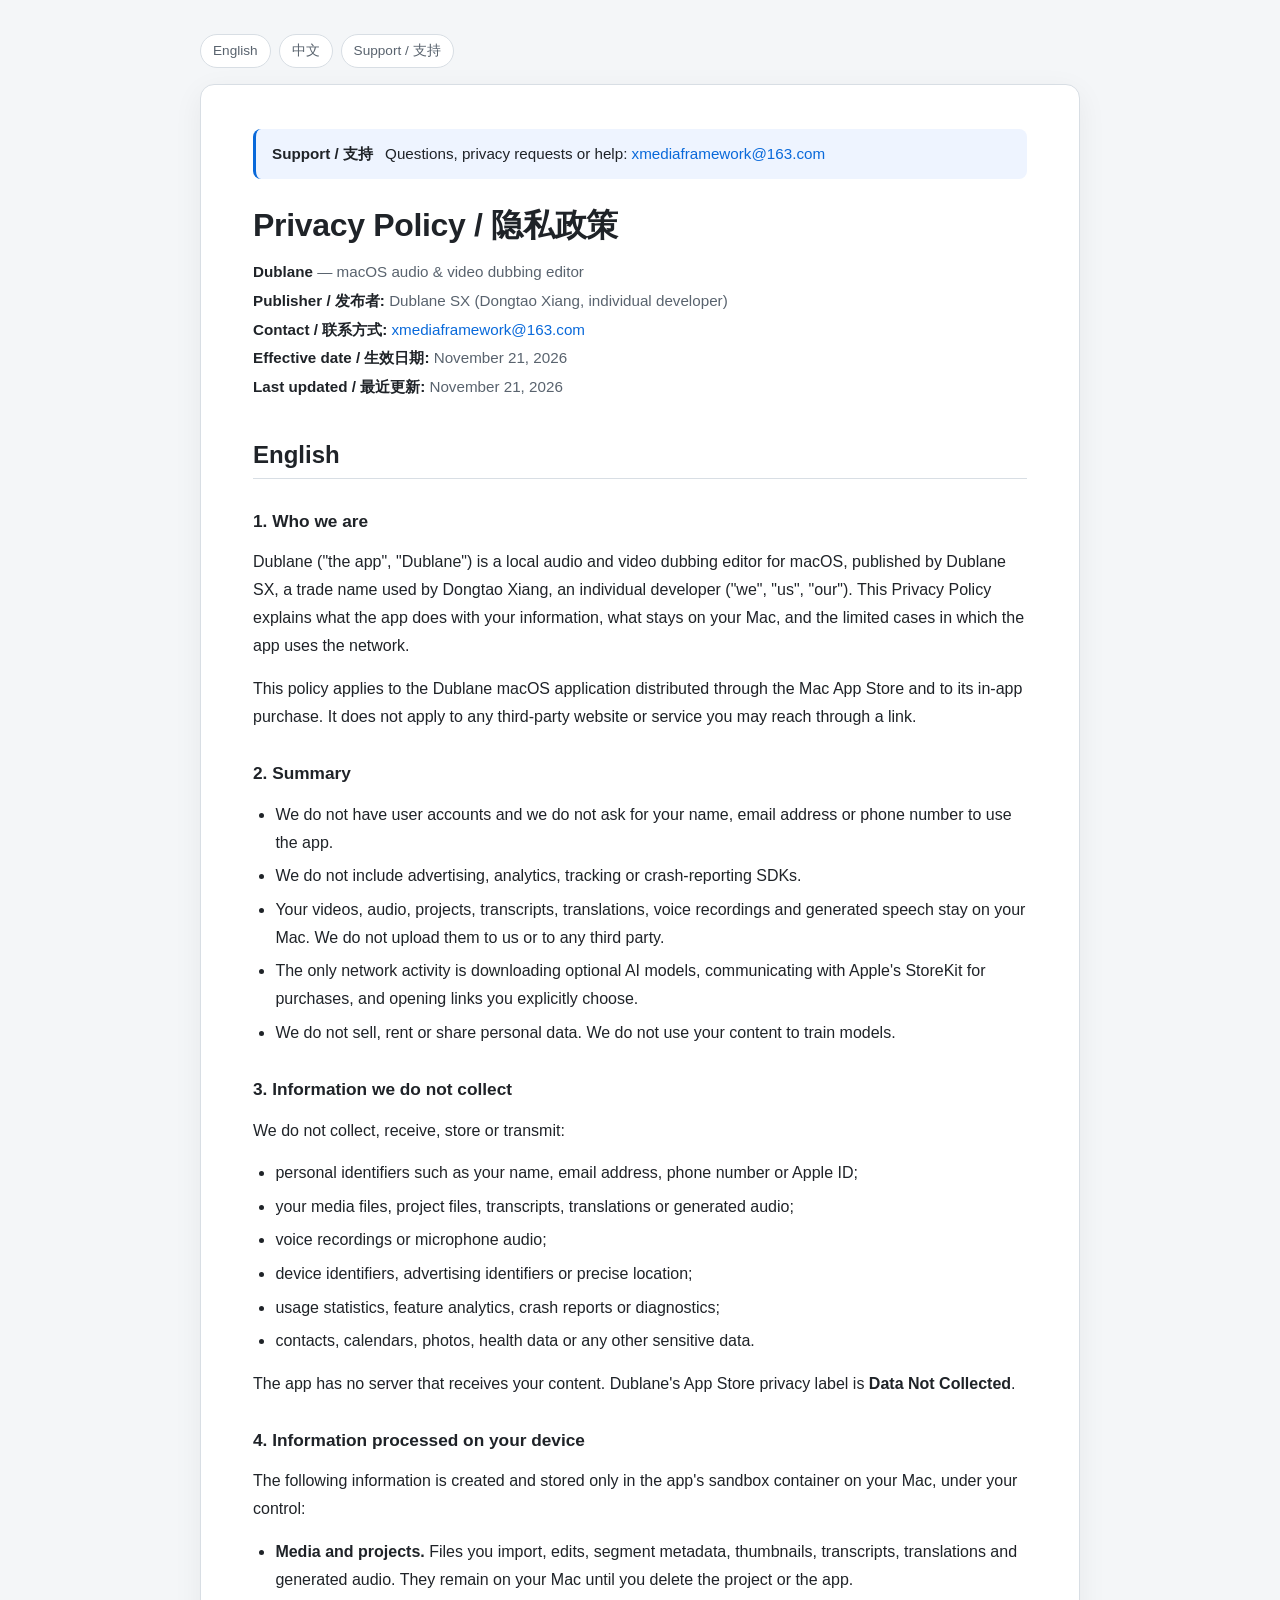
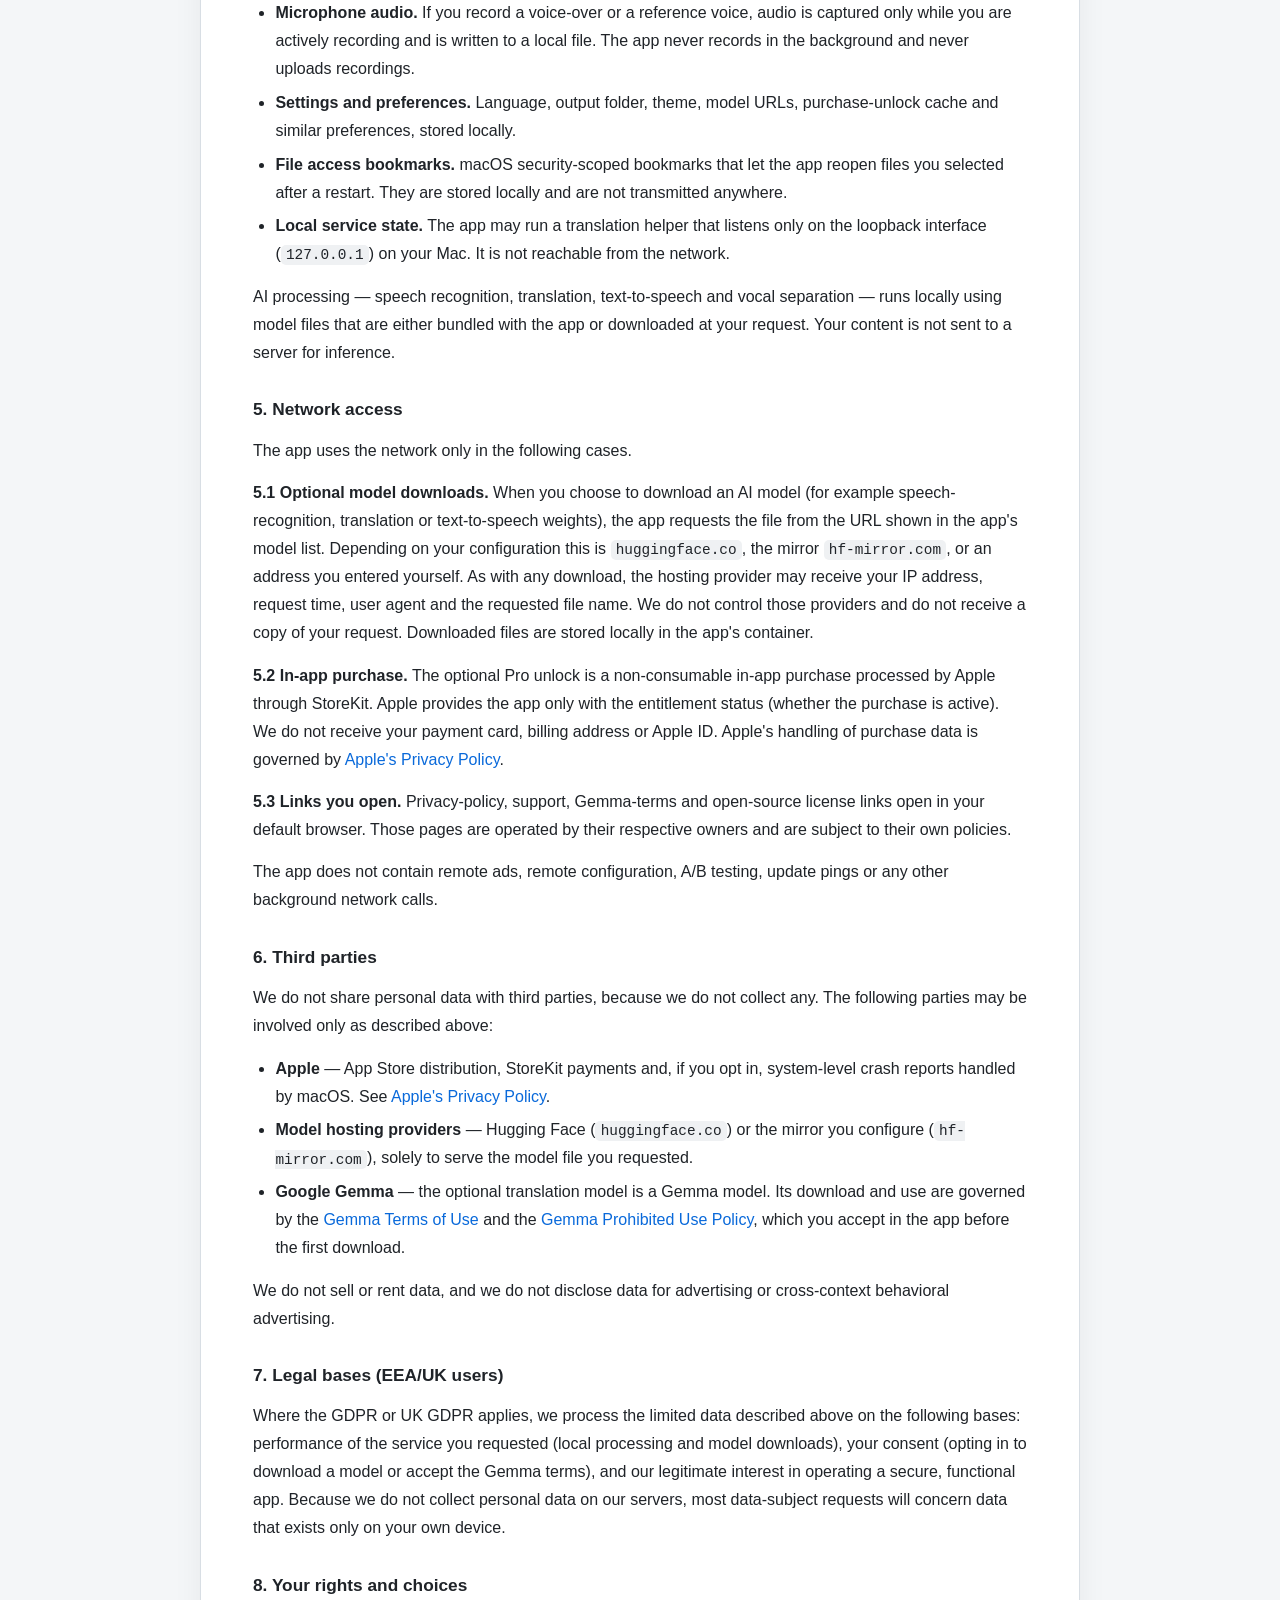
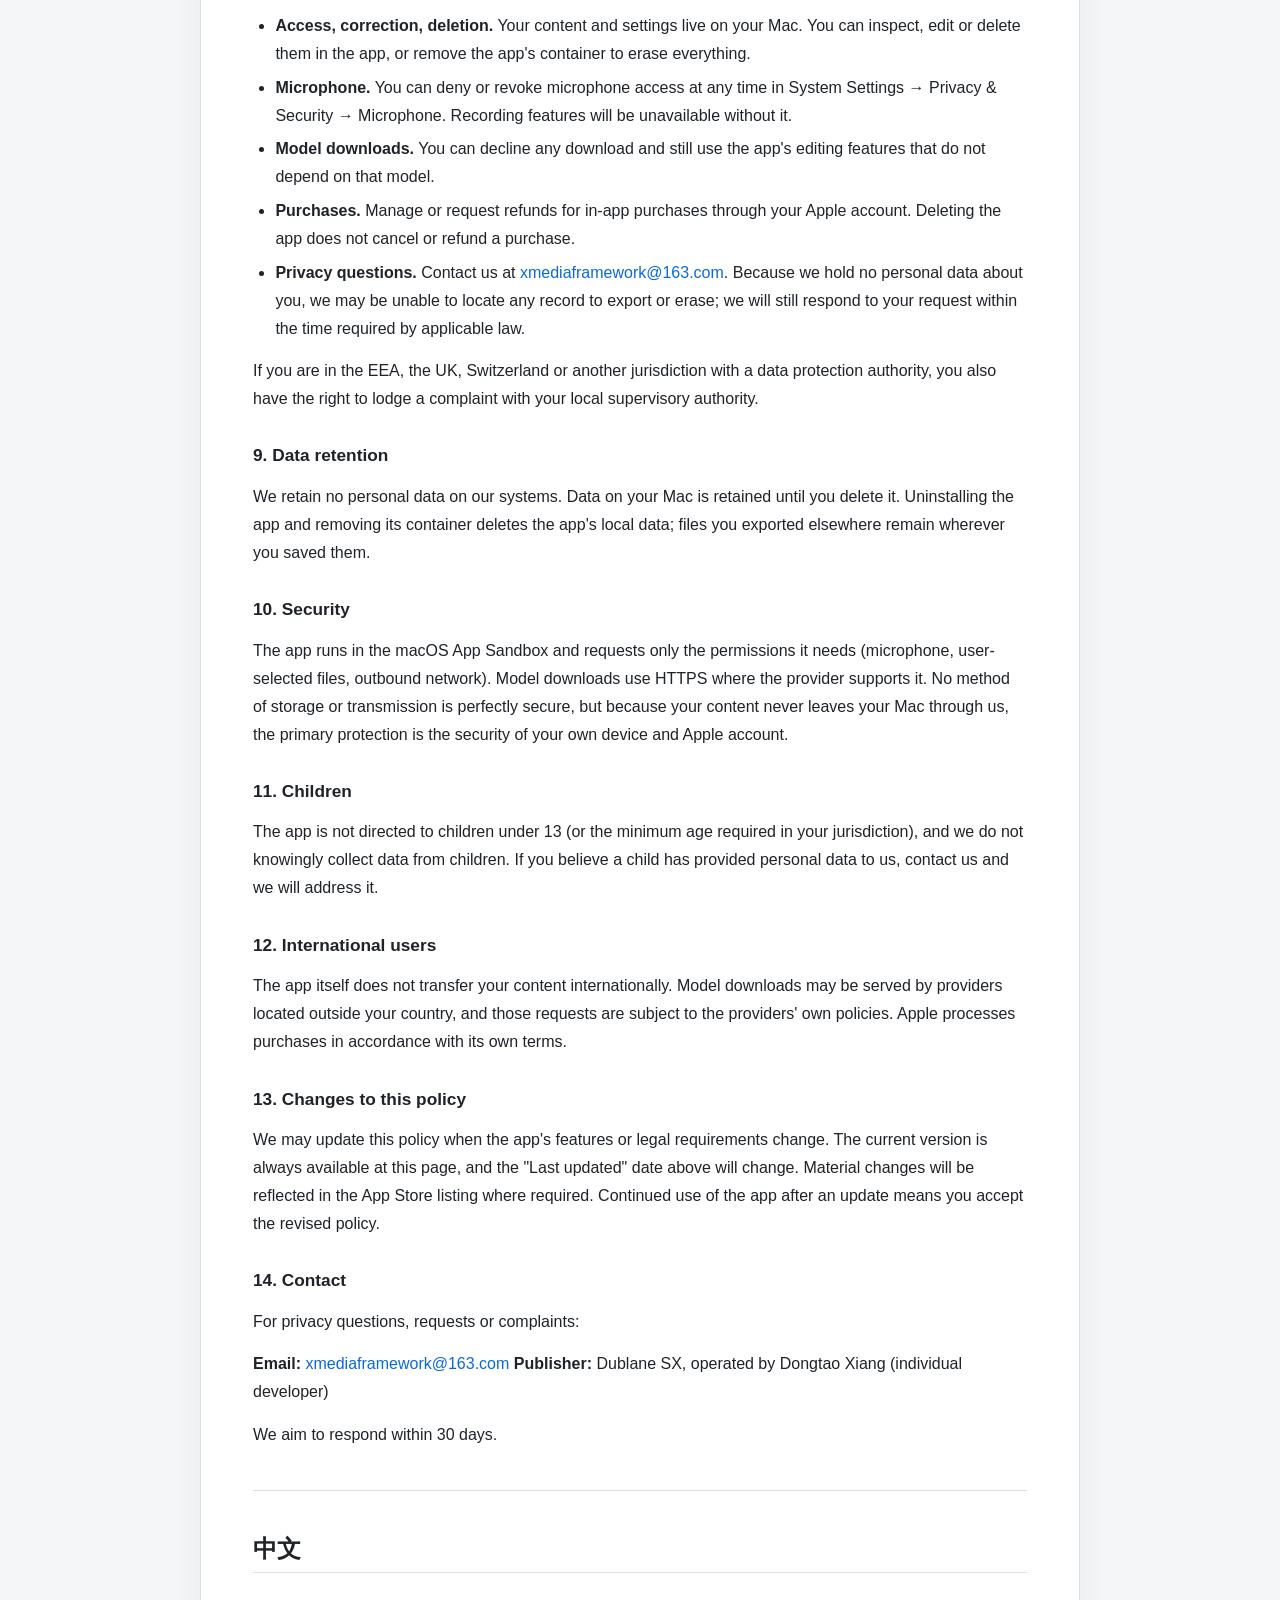
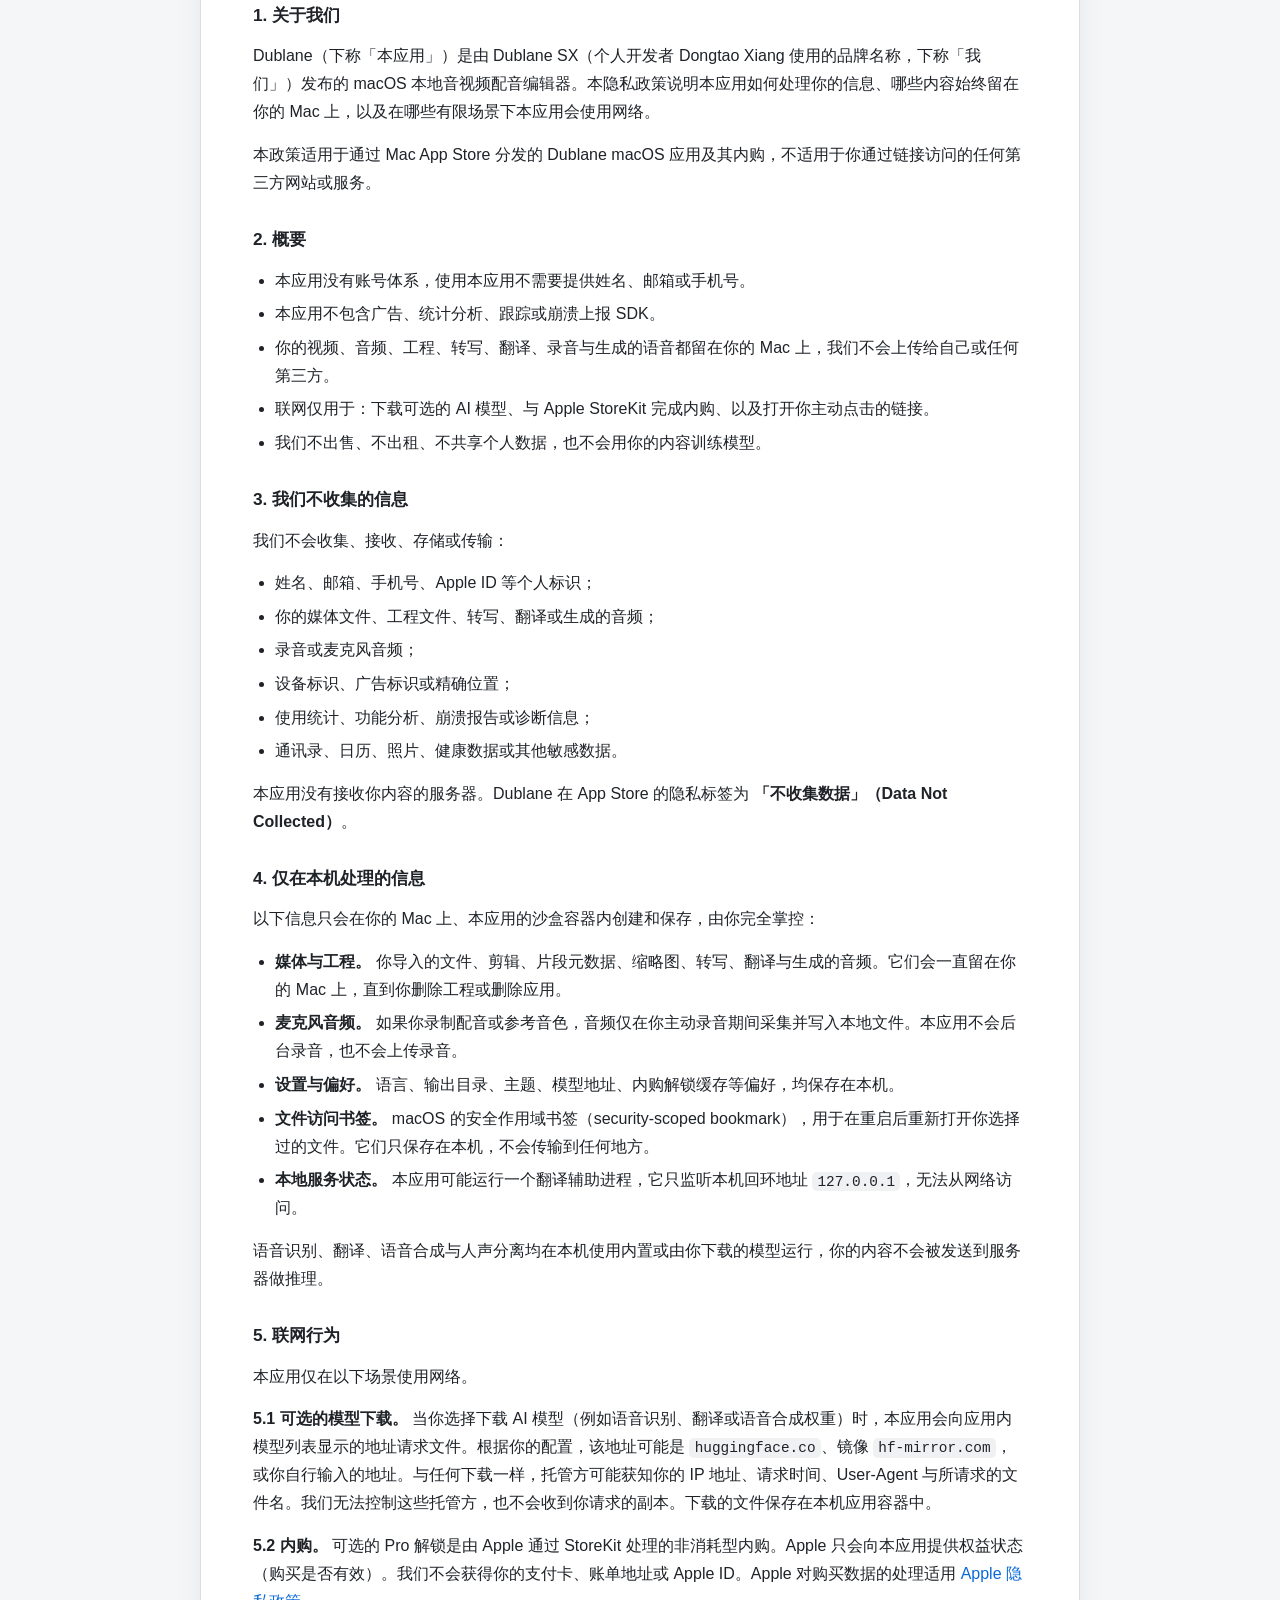
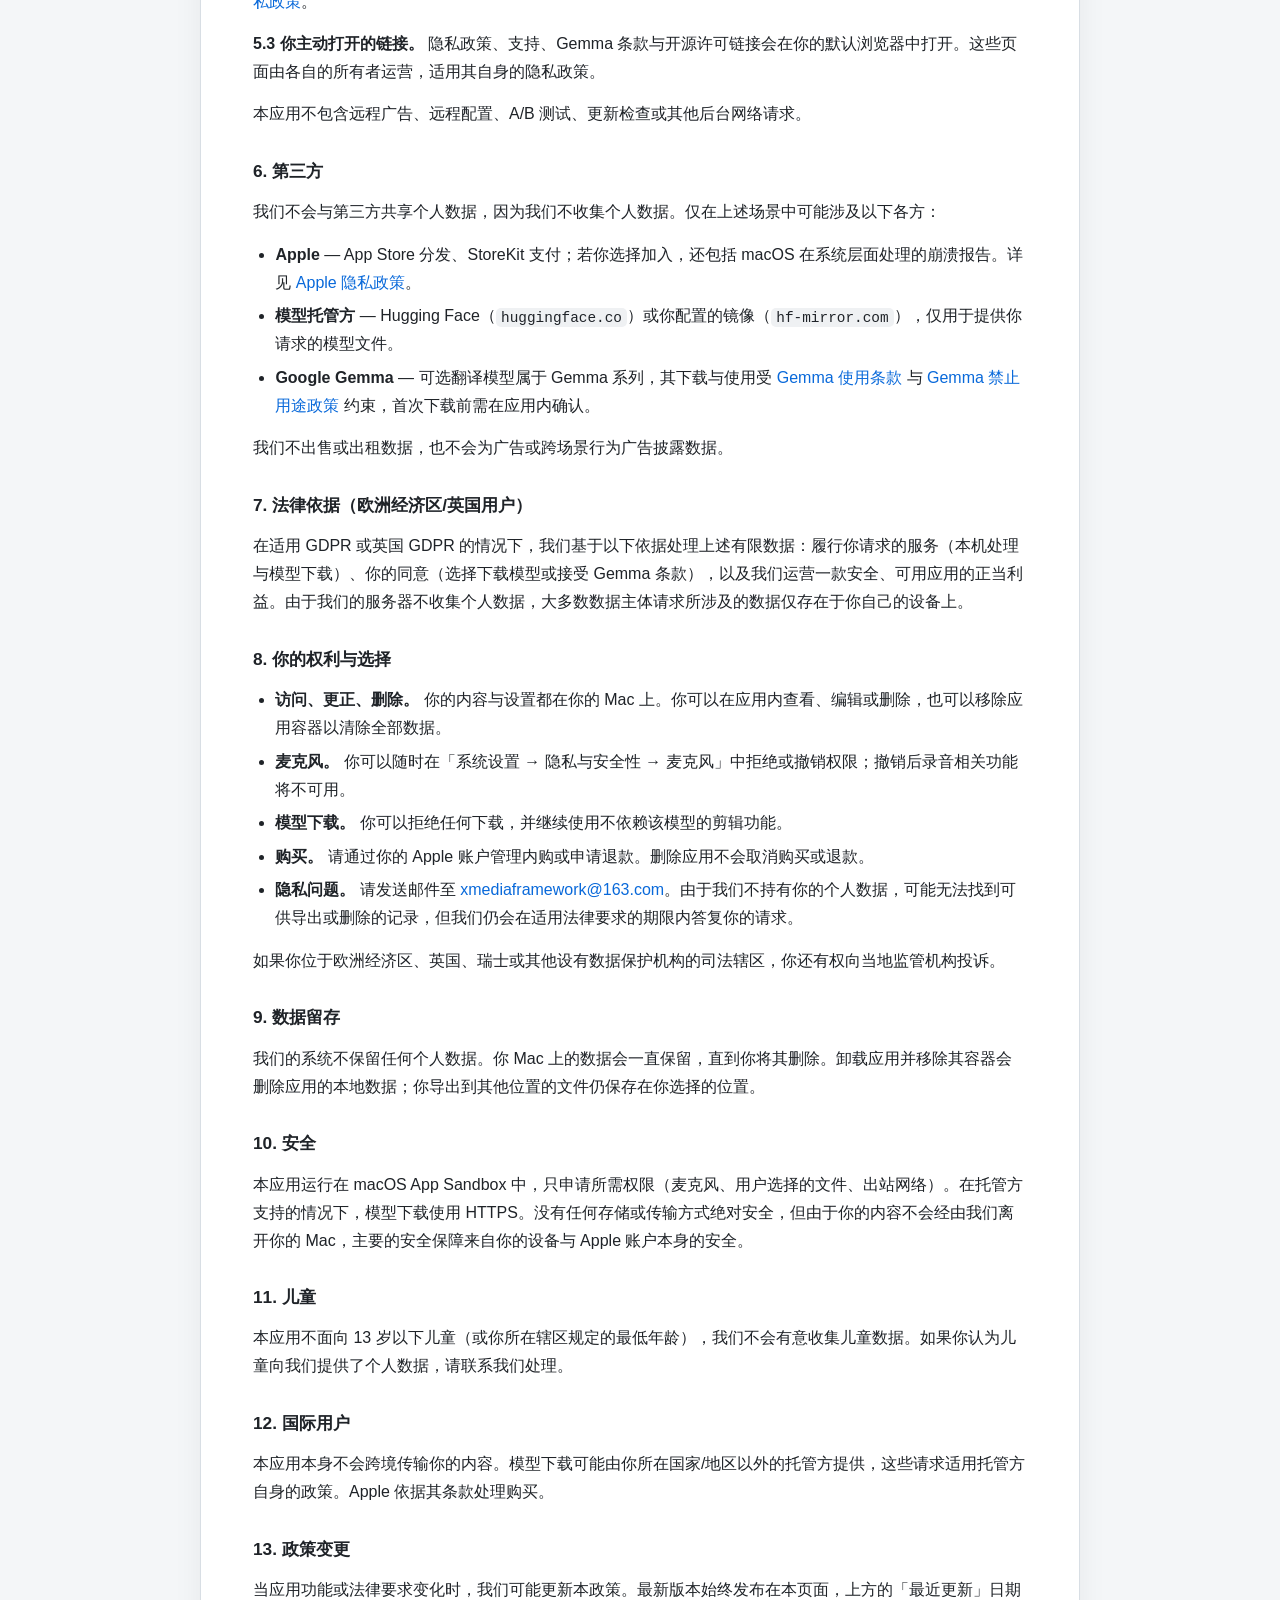
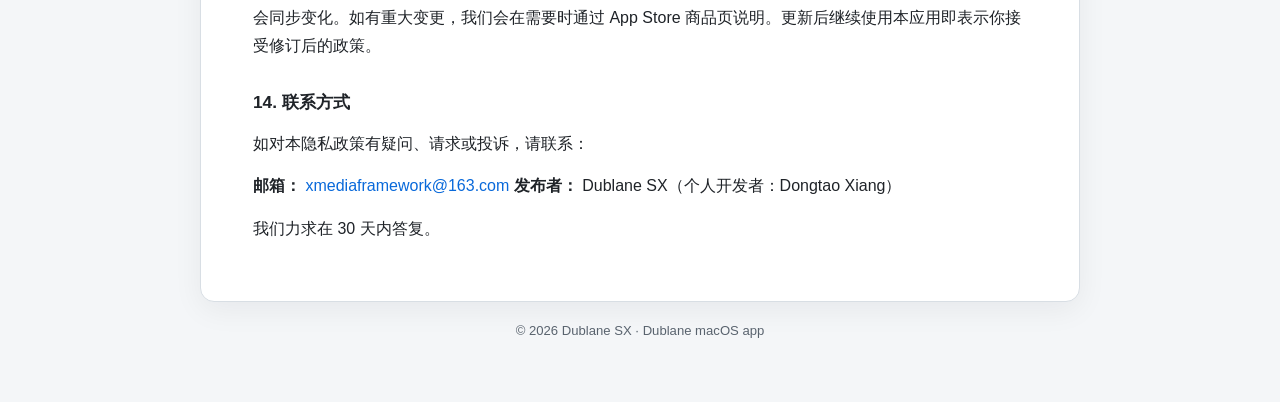
==== index.html @ 710f8cdf "publish rendered bilingual privacy policy page Replace the Markdown-in-.html source dump with a self" ====
<!DOCTYPE html>
<html lang="en">
<head>
<meta charset="utf-8">
<meta name="viewport" content="width=device-width, initial-scale=1">
<title>Privacy Policy — Dublane</title>
<meta name="description" content="Dublane privacy policy: local-only audio and video dubbing on macOS. No accounts, no tracking, no data collection.">
<meta name="robots" content="index, follow">
<style>
:root {
  color-scheme: light dark;
  --bg: #f4f6f8;
  --sheet: #ffffff;
  --fg: #1f2328;
  --muted: #59636e;
  --line: #d8dee4;
  --link: #0969da;
  --code-bg: #eff1f3;
  --accent: #0969da;
  --callout-bg: #eef4ff;
}
@media (prefers-color-scheme: dark) {
  :root {
    --bg: #0d1117;
    --sheet: #161b22;
    --fg: #e6edf3;
    --muted: #9198a1;
    --line: #30363d;
    --link: #58a6ff;
    --code-bg: #21262d;
    --accent: #58a6ff;
    --callout-bg: #12233d;
  }
}
* { box-sizing: border-box; }
html { -webkit-text-size-adjust: 100%; }
body {
  margin: 0;
  background: var(--bg);
  color: var(--fg);
  font: 16px/1.75 -apple-system, BlinkMacSystemFont, "Segoe UI", "PingFang SC",
    "Hiragino Sans GB", "Microsoft YaHei", sans-serif;
}
.page { max-width: 920px; margin: 0 auto; padding: 34px 20px 60px; }
.toc { display: flex; flex-wrap: wrap; gap: 8px; margin-bottom: 16px; }
.toc a {
  display: inline-block;
  padding: 4px 12px;
  border: 1px solid var(--line);
  border-radius: 999px;
  color: var(--muted);
  font-size: 0.85rem;
  text-decoration: none;
  background: var(--sheet);
}
.toc a:hover { color: var(--link); border-color: var(--accent); }
.sheet {
  background: var(--sheet);
  border: 1px solid var(--line);
  border-radius: 14px;
  padding: 44px 52px;
  box-shadow: 0 8px 30px rgba(15, 23, 42, 0.06);
}
h1 { font-size: 2rem; line-height: 1.25; margin: 0 0 14px; letter-spacing: -0.01em; }
h2 {
  font-size: 1.5rem;
  line-height: 1.35;
  margin: 2.4rem 0 1rem;
  padding-bottom: 0.4rem;
  border-bottom: 1px solid var(--line);
}
h3 { font-size: 1.08rem; line-height: 1.45; margin: 1.9rem 0 0.5rem; }
p { margin: 0.9em 0; }
ul { margin: 0.9em 0; padding-left: 1.4em; }
li { margin: 0.35em 0; }
a { color: var(--link); text-decoration: none; }
a:hover { text-decoration: underline; }
code {
  font-family: ui-monospace, SFMono-Regular, Menlo, Consolas, monospace;
  font-size: 0.9em;
  background: var(--code-bg);
  padding: 0.12em 0.36em;
  border-radius: 5px;
}
hr { border: 0; border-top: 1px solid var(--line); margin: 2.6rem 0; }
.meta { margin: 0 0 6px; }
.meta p { margin: 2px 0; color: var(--muted); font-size: 0.95rem; }
.meta strong { color: var(--fg); }
.callout {
  margin: 0 0 26px;
  padding: 12px 16px;
  border-left: 3px solid var(--accent);
  border-radius: 8px;
  background: var(--callout-bg);
  font-size: 0.95rem;
}
.callout strong { margin-right: 8px; }
footer {
  margin-top: 18px;
  text-align: center;
  color: var(--muted);
  font-size: 0.82rem;
}
@media (max-width: 640px) {
  .page { padding: 18px 12px 40px; }
  .sheet { padding: 26px 20px; border-radius: 10px; }
  h1 { font-size: 1.6rem; }
  h2 { font-size: 1.3rem; }
}
@media print {
  body { background: #fff; }
  .toc { display: none; }
  .sheet {
    border: 0;
    box-shadow: none;
    padding: 0;
    border-radius: 0;
  }
  a { color: inherit; text-decoration: underline; }
  h2, h3 { break-after: avoid; }
}
</style>
</head>
<body>
<main class="page">
  <nav class="toc" aria-label="Sections">
    <a href="#english">English</a>
    <a href="#chinese">中文</a>
    <a href="#support">Support / 支持</a>
  </nav>
  <article class="sheet">
    <div class="callout" id="support">
      <strong>Support / 支持</strong>
      Questions, privacy requests or help:
      <a href="mailto:xmediaframework@163.com">xmediaframework@163.com</a>
    </div>
<h1>Privacy Policy / 隐私政策</h1>
<div class="meta">
<p><strong>Dublane</strong> — macOS audio &amp; video dubbing editor</p>
<p><strong>Publisher / 发布者:</strong> Dublane SX (Dongtao Xiang, individual developer)</p>
<p><strong>Contact / 联系方式:</strong> <a href="mailto:xmediaframework@163.com">xmediaframework@163.com</a></p>
<p><strong>Effective date / 生效日期:</strong> November 21, 2026</p>
<p><strong>Last updated / 最近更新:</strong> November 21, 2026</p>
</div>
<section lang="en"><h2 id="english">English</h2>
<h3>1. Who we are</h3>
<p>Dublane ("the app", "Dublane") is a local audio and video dubbing editor for macOS, published by Dublane SX, a trade name used by Dongtao Xiang, an individual developer ("we", "us", "our"). This Privacy Policy explains what the app does with your information, what stays on your Mac, and the limited cases in which the app uses the network.</p>
<p>This policy applies to the Dublane macOS application distributed through the Mac App Store and to its in-app purchase. It does not apply to any third-party website or service you may reach through a link.</p>
<h3>2. Summary</h3>
<ul><li>We do not have user accounts and we do not ask for your name, email address or phone number to use the app.</li><li>We do not include advertising, analytics, tracking or crash-reporting SDKs.</li><li>Your videos, audio, projects, transcripts, translations, voice recordings and generated speech stay on your Mac. We do not upload them to us or to any third party.</li><li>The only network activity is downloading optional AI models, communicating with Apple's StoreKit for purchases, and opening links you explicitly choose.</li><li>We do not sell, rent or share personal data. We do not use your content to train models.</li></ul>
<h3>3. Information we do not collect</h3>
<p>We do not collect, receive, store or transmit:</p>
<ul><li>personal identifiers such as your name, email address, phone number or Apple ID;</li><li>your media files, project files, transcripts, translations or generated audio;</li><li>voice recordings or microphone audio;</li><li>device identifiers, advertising identifiers or precise location;</li><li>usage statistics, feature analytics, crash reports or diagnostics;</li><li>contacts, calendars, photos, health data or any other sensitive data.</li></ul>
<p>The app has no server that receives your content. Dublane's App Store privacy label is <strong>Data Not Collected</strong>.</p>
<h3>4. Information processed on your device</h3>
<p>The following information is created and stored only in the app's sandbox container on your Mac, under your control:</p>
<ul><li><strong>Media and projects.</strong> Files you import, edits, segment metadata, thumbnails, transcripts, translations and generated audio. They remain on your Mac until you delete the project or the app.</li><li><strong>Microphone audio.</strong> If you record a voice-over or a reference voice, audio is captured only while you are actively recording and is written to a local file. The app never records in the background and never uploads recordings.</li><li><strong>Settings and preferences.</strong> Language, output folder, theme, model URLs, purchase-unlock cache and similar preferences, stored locally.</li><li><strong>File access bookmarks.</strong> macOS security-scoped bookmarks that let the app reopen files you selected after a restart. They are stored locally and are not transmitted anywhere.</li><li><strong>Local service state.</strong> The app may run a translation helper that listens only on the loopback interface (<code>127.0.0.1</code>) on your Mac. It is not reachable from the network.</li></ul>
<p>AI processing — speech recognition, translation, text-to-speech and vocal separation — runs locally using model files that are either bundled with the app or downloaded at your request. Your content is not sent to a server for inference.</p>
<h3>5. Network access</h3>
<p>The app uses the network only in the following cases.</p>
<p><strong>5.1 Optional model downloads.</strong> When you choose to download an AI model (for example speech-recognition, translation or text-to-speech weights), the app requests the file from the URL shown in the app's model list. Depending on your configuration this is <code>huggingface.co</code>, the mirror <code>hf-mirror.com</code>, or an address you entered yourself. As with any download, the hosting provider may receive your IP address, request time, user agent and the requested file name. We do not control those providers and do not receive a copy of your request. Downloaded files are stored locally in the app's container.</p>
<p><strong>5.2 In-app purchase.</strong> The optional Pro unlock is a non-consumable in-app purchase processed by Apple through StoreKit. Apple provides the app only with the entitlement status (whether the purchase is active). We do not receive your payment card, billing address or Apple ID. Apple's handling of purchase data is governed by <a href="https://www.apple.com/legal/privacy/">Apple's Privacy Policy</a>.</p>
<p><strong>5.3 Links you open.</strong> Privacy-policy, support, Gemma-terms and open-source license links open in your default browser. Those pages are operated by their respective owners and are subject to their own policies.</p>
<p>The app does not contain remote ads, remote configuration, A/B testing, update pings or any other background network calls.</p>
<h3>6. Third parties</h3>
<p>We do not share personal data with third parties, because we do not collect any. The following parties may be involved only as described above:</p>
<ul><li><strong>Apple</strong> — App Store distribution, StoreKit payments and, if you opt in, system-level crash reports handled by macOS. See <a href="https://www.apple.com/legal/privacy/">Apple's Privacy Policy</a>.</li><li><strong>Model hosting providers</strong> — Hugging Face (<code>huggingface.co</code>) or the mirror you configure (<code>hf-mirror.com</code>), solely to serve the model file you requested.</li><li><strong>Google Gemma</strong> — the optional translation model is a Gemma model. Its download and use are governed by the <a href="https://ai.google.dev/gemma/terms">Gemma Terms of Use</a> and the <a href="https://ai.google.dev/gemma/prohibited_use_policy">Gemma Prohibited Use Policy</a>, which you accept in the app before the first download.</li></ul>
<p>We do not sell or rent data, and we do not disclose data for advertising or cross-context behavioral advertising.</p>
<h3>7. Legal bases (EEA/UK users)</h3>
<p>Where the GDPR or UK GDPR applies, we process the limited data described above on the following bases: performance of the service you requested (local processing and model downloads), your consent (opting in to download a model or accept the Gemma terms), and our legitimate interest in operating a secure, functional app. Because we do not collect personal data on our servers, most data-subject requests will concern data that exists only on your own device.</p>
<h3>8. Your rights and choices</h3>
<ul><li><strong>Access, correction, deletion.</strong> Your content and settings live on your Mac. You can inspect, edit or delete them in the app, or remove the app's container to erase everything.</li><li><strong>Microphone.</strong> You can deny or revoke microphone access at any time in System Settings → Privacy &amp; Security → Microphone. Recording features will be unavailable without it.</li><li><strong>Model downloads.</strong> You can decline any download and still use the app's editing features that do not depend on that model.</li><li><strong>Purchases.</strong> Manage or request refunds for in-app purchases through your Apple account. Deleting the app does not cancel or refund a purchase.</li><li><strong>Privacy questions.</strong> Contact us at <a href="mailto:xmediaframework@163.com">xmediaframework@163.com</a>. Because we hold no personal data about you, we may be unable to locate any record to export or erase; we will still respond to your request within the time required by applicable law.</li></ul>
<p>If you are in the EEA, the UK, Switzerland or another jurisdiction with a data protection authority, you also have the right to lodge a complaint with your local supervisory authority.</p>
<h3>9. Data retention</h3>
<p>We retain no personal data on our systems. Data on your Mac is retained until you delete it. Uninstalling the app and removing its container deletes the app's local data; files you exported elsewhere remain wherever you saved them.</p>
<h3>10. Security</h3>
<p>The app runs in the macOS App Sandbox and requests only the permissions it needs (microphone, user-selected files, outbound network). Model downloads use HTTPS where the provider supports it. No method of storage or transmission is perfectly secure, but because your content never leaves your Mac through us, the primary protection is the security of your own device and Apple account.</p>
<h3>11. Children</h3>
<p>The app is not directed to children under 13 (or the minimum age required in your jurisdiction), and we do not knowingly collect data from children. If you believe a child has provided personal data to us, contact us and we will address it.</p>
<h3>12. International users</h3>
<p>The app itself does not transfer your content internationally. Model downloads may be served by providers located outside your country, and those requests are subject to the providers' own policies. Apple processes purchases in accordance with its own terms.</p>
<h3>13. Changes to this policy</h3>
<p>We may update this policy when the app's features or legal requirements change. The current version is always available at this page, and the "Last updated" date above will change. Material changes will be reflected in the App Store listing where required. Continued use of the app after an update means you accept the revised policy.</p>
<h3>14. Contact</h3>
<p>For privacy questions, requests or complaints:</p>
<p><strong>Email:</strong> <a href="mailto:xmediaframework@163.com">xmediaframework@163.com</a> <strong>Publisher:</strong> Dublane SX, operated by Dongtao Xiang (individual developer)</p>
<p>We aim to respond within 30 days.</p>
<hr>
</section><section lang="zh-CN"><h2 id="chinese">中文</h2>
<h3>1. 关于我们</h3>
<p>Dublane（下称「本应用」）是由 Dublane SX（个人开发者 Dongtao Xiang 使用的品牌名称，下称「我们」）发布的 macOS 本地音视频配音编辑器。本隐私政策说明本应用如何处理你的信息、哪些内容始终留在你的 Mac 上，以及在哪些有限场景下本应用会使用网络。</p>
<p>本政策适用于通过 Mac App Store 分发的 Dublane macOS 应用及其内购，不适用于你通过链接访问的任何第三方网站或服务。</p>
<h3>2. 概要</h3>
<ul><li>本应用没有账号体系，使用本应用不需要提供姓名、邮箱或手机号。</li><li>本应用不包含广告、统计分析、跟踪或崩溃上报 SDK。</li><li>你的视频、音频、工程、转写、翻译、录音与生成的语音都留在你的 Mac 上，我们不会上传给自己或任何第三方。</li><li>联网仅用于：下载可选的 AI 模型、与 Apple StoreKit 完成内购、以及打开你主动点击的链接。</li><li>我们不出售、不出租、不共享个人数据，也不会用你的内容训练模型。</li></ul>
<h3>3. 我们不收集的信息</h3>
<p>我们不会收集、接收、存储或传输：</p>
<ul><li>姓名、邮箱、手机号、Apple ID 等个人标识；</li><li>你的媒体文件、工程文件、转写、翻译或生成的音频；</li><li>录音或麦克风音频；</li><li>设备标识、广告标识或精确位置；</li><li>使用统计、功能分析、崩溃报告或诊断信息；</li><li>通讯录、日历、照片、健康数据或其他敏感数据。</li></ul>
<p>本应用没有接收你内容的服务器。Dublane 在 App Store 的隐私标签为 <strong>「不收集数据」（Data Not Collected）</strong>。</p>
<h3>4. 仅在本机处理的信息</h3>
<p>以下信息只会在你的 Mac 上、本应用的沙盒容器内创建和保存，由你完全掌控：</p>
<ul><li><strong>媒体与工程。</strong> 你导入的文件、剪辑、片段元数据、缩略图、转写、翻译与生成的音频。它们会一直留在你的 Mac 上，直到你删除工程或删除应用。</li><li><strong>麦克风音频。</strong> 如果你录制配音或参考音色，音频仅在你主动录音期间采集并写入本地文件。本应用不会后台录音，也不会上传录音。</li><li><strong>设置与偏好。</strong> 语言、输出目录、主题、模型地址、内购解锁缓存等偏好，均保存在本机。</li><li><strong>文件访问书签。</strong> macOS 的安全作用域书签（security-scoped bookmark），用于在重启后重新打开你选择过的文件。它们只保存在本机，不会传输到任何地方。</li><li><strong>本地服务状态。</strong> 本应用可能运行一个翻译辅助进程，它只监听本机回环地址 <code>127.0.0.1</code>，无法从网络访问。</li></ul>
<p>语音识别、翻译、语音合成与人声分离均在本机使用内置或由你下载的模型运行，你的内容不会被发送到服务器做推理。</p>
<h3>5. 联网行为</h3>
<p>本应用仅在以下场景使用网络。</p>
<p><strong>5.1 可选的模型下载。</strong> 当你选择下载 AI 模型（例如语音识别、翻译或语音合成权重）时，本应用会向应用内模型列表显示的地址请求文件。根据你的配置，该地址可能是 <code>huggingface.co</code>、镜像 <code>hf-mirror.com</code>，或你自行输入的地址。与任何下载一样，托管方可能获知你的 IP 地址、请求时间、User-Agent 与所请求的文件名。我们无法控制这些托管方，也不会收到你请求的副本。下载的文件保存在本机应用容器中。</p>
<p><strong>5.2 内购。</strong> 可选的 Pro 解锁是由 Apple 通过 StoreKit 处理的非消耗型内购。Apple 只会向本应用提供权益状态（购买是否有效）。我们不会获得你的支付卡、账单地址或 Apple ID。Apple 对购买数据的处理适用 <a href="https://www.apple.com/legal/privacy/">Apple 隐私政策</a>。</p>
<p><strong>5.3 你主动打开的链接。</strong> 隐私政策、支持、Gemma 条款与开源许可链接会在你的默认浏览器中打开。这些页面由各自的所有者运营，适用其自身的隐私政策。</p>
<p>本应用不包含远程广告、远程配置、A/B 测试、更新检查或其他后台网络请求。</p>
<h3>6. 第三方</h3>
<p>我们不会与第三方共享个人数据，因为我们不收集个人数据。仅在上述场景中可能涉及以下各方：</p>
<ul><li><strong>Apple</strong> — App Store 分发、StoreKit 支付；若你选择加入，还包括 macOS 在系统层面处理的崩溃报告。详见 <a href="https://www.apple.com/legal/privacy/">Apple 隐私政策</a>。</li><li><strong>模型托管方</strong> — Hugging Face（<code>huggingface.co</code>）或你配置的镜像（<code>hf-mirror.com</code>），仅用于提供你请求的模型文件。</li><li><strong>Google Gemma</strong> — 可选翻译模型属于 Gemma 系列，其下载与使用受 <a href="https://ai.google.dev/gemma/terms">Gemma 使用条款</a> 与 <a href="https://ai.google.dev/gemma/prohibited_use_policy">Gemma 禁止用途政策</a> 约束，首次下载前需在应用内确认。</li></ul>
<p>我们不出售或出租数据，也不会为广告或跨场景行为广告披露数据。</p>
<h3>7. 法律依据（欧洲经济区/英国用户）</h3>
<p>在适用 GDPR 或英国 GDPR 的情况下，我们基于以下依据处理上述有限数据：履行你请求的服务（本机处理与模型下载）、你的同意（选择下载模型或接受 Gemma 条款），以及我们运营一款安全、可用应用的正当利益。由于我们的服务器不收集个人数据，大多数数据主体请求所涉及的数据仅存在于你自己的设备上。</p>
<h3>8. 你的权利与选择</h3>
<ul><li><strong>访问、更正、删除。</strong> 你的内容与设置都在你的 Mac 上。你可以在应用内查看、编辑或删除，也可以移除应用容器以清除全部数据。</li><li><strong>麦克风。</strong> 你可以随时在「系统设置 → 隐私与安全性 → 麦克风」中拒绝或撤销权限；撤销后录音相关功能将不可用。</li><li><strong>模型下载。</strong> 你可以拒绝任何下载，并继续使用不依赖该模型的剪辑功能。</li><li><strong>购买。</strong> 请通过你的 Apple 账户管理内购或申请退款。删除应用不会取消购买或退款。</li><li><strong>隐私问题。</strong> 请发送邮件至 <a href="mailto:xmediaframework@163.com">xmediaframework@163.com</a>。由于我们不持有你的个人数据，可能无法找到可供导出或删除的记录，但我们仍会在适用法律要求的期限内答复你的请求。</li></ul>
<p>如果你位于欧洲经济区、英国、瑞士或其他设有数据保护机构的司法辖区，你还有权向当地监管机构投诉。</p>
<h3>9. 数据留存</h3>
<p>我们的系统不保留任何个人数据。你 Mac 上的数据会一直保留，直到你将其删除。卸载应用并移除其容器会删除应用的本地数据；你导出到其他位置的文件仍保存在你选择的位置。</p>
<h3>10. 安全</h3>
<p>本应用运行在 macOS App Sandbox 中，只申请所需权限（麦克风、用户选择的文件、出站网络）。在托管方支持的情况下，模型下载使用 HTTPS。没有任何存储或传输方式绝对安全，但由于你的内容不会经由我们离开你的 Mac，主要的安全保障来自你的设备与 Apple 账户本身的安全。</p>
<h3>11. 儿童</h3>
<p>本应用不面向 13 岁以下儿童（或你所在辖区规定的最低年龄），我们不会有意收集儿童数据。如果你认为儿童向我们提供了个人数据，请联系我们处理。</p>
<h3>12. 国际用户</h3>
<p>本应用本身不会跨境传输你的内容。模型下载可能由你所在国家/地区以外的托管方提供，这些请求适用托管方自身的政策。Apple 依据其条款处理购买。</p>
<h3>13. 政策变更</h3>
<p>当应用功能或法律要求变化时，我们可能更新本政策。最新版本始终发布在本页面，上方的「最近更新」日期会同步变化。如有重大变更，我们会在需要时通过 App Store 商品页说明。更新后继续使用本应用即表示你接受修订后的政策。</p>
<h3>14. 联系方式</h3>
<p>如对本隐私政策有疑问、请求或投诉，请联系：</p>
<p><strong>邮箱：</strong> <a href="mailto:xmediaframework@163.com">xmediaframework@163.com</a> <strong>发布者：</strong> Dublane SX（个人开发者：Dongtao Xiang）</p>
<p>我们力求在 30 天内答复。</p></section>
  </article>
  <footer>© 2026 Dublane SX · Dublane macOS app</footer>
</main>
</body>
</html>
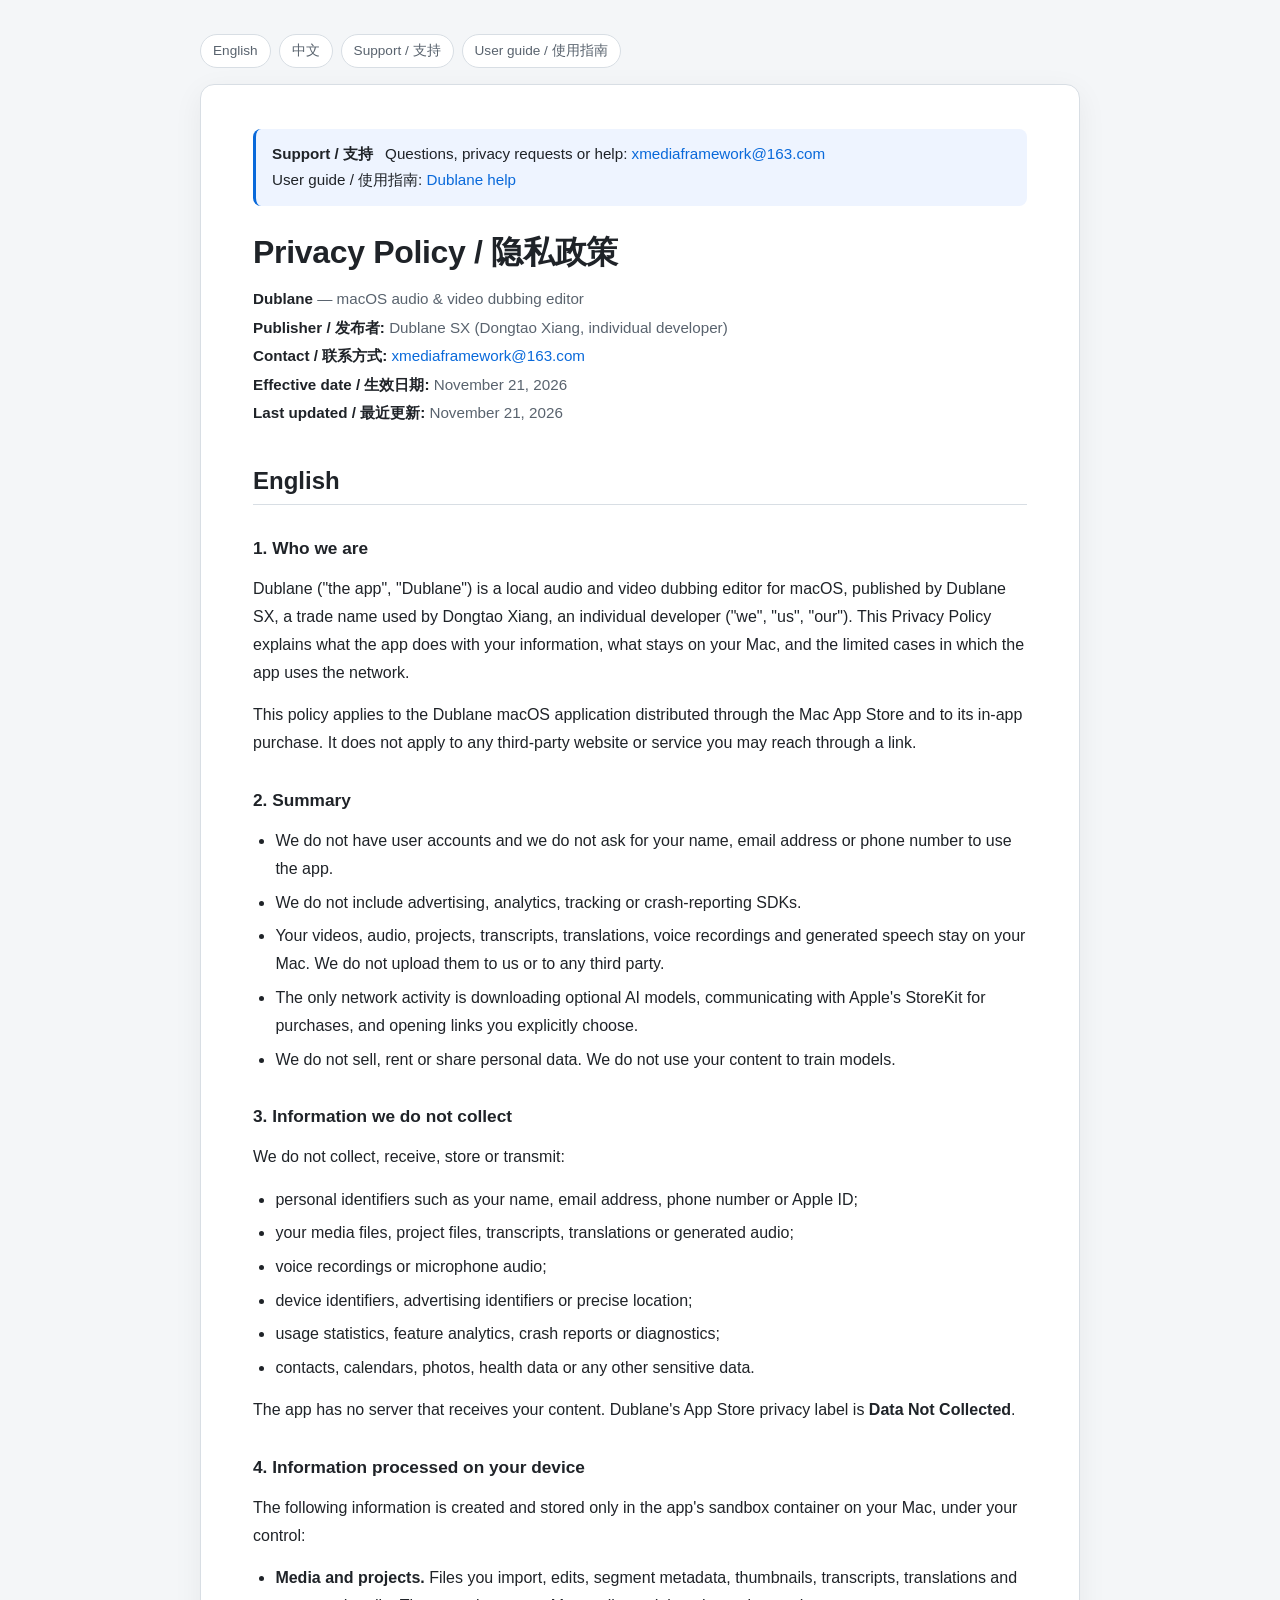
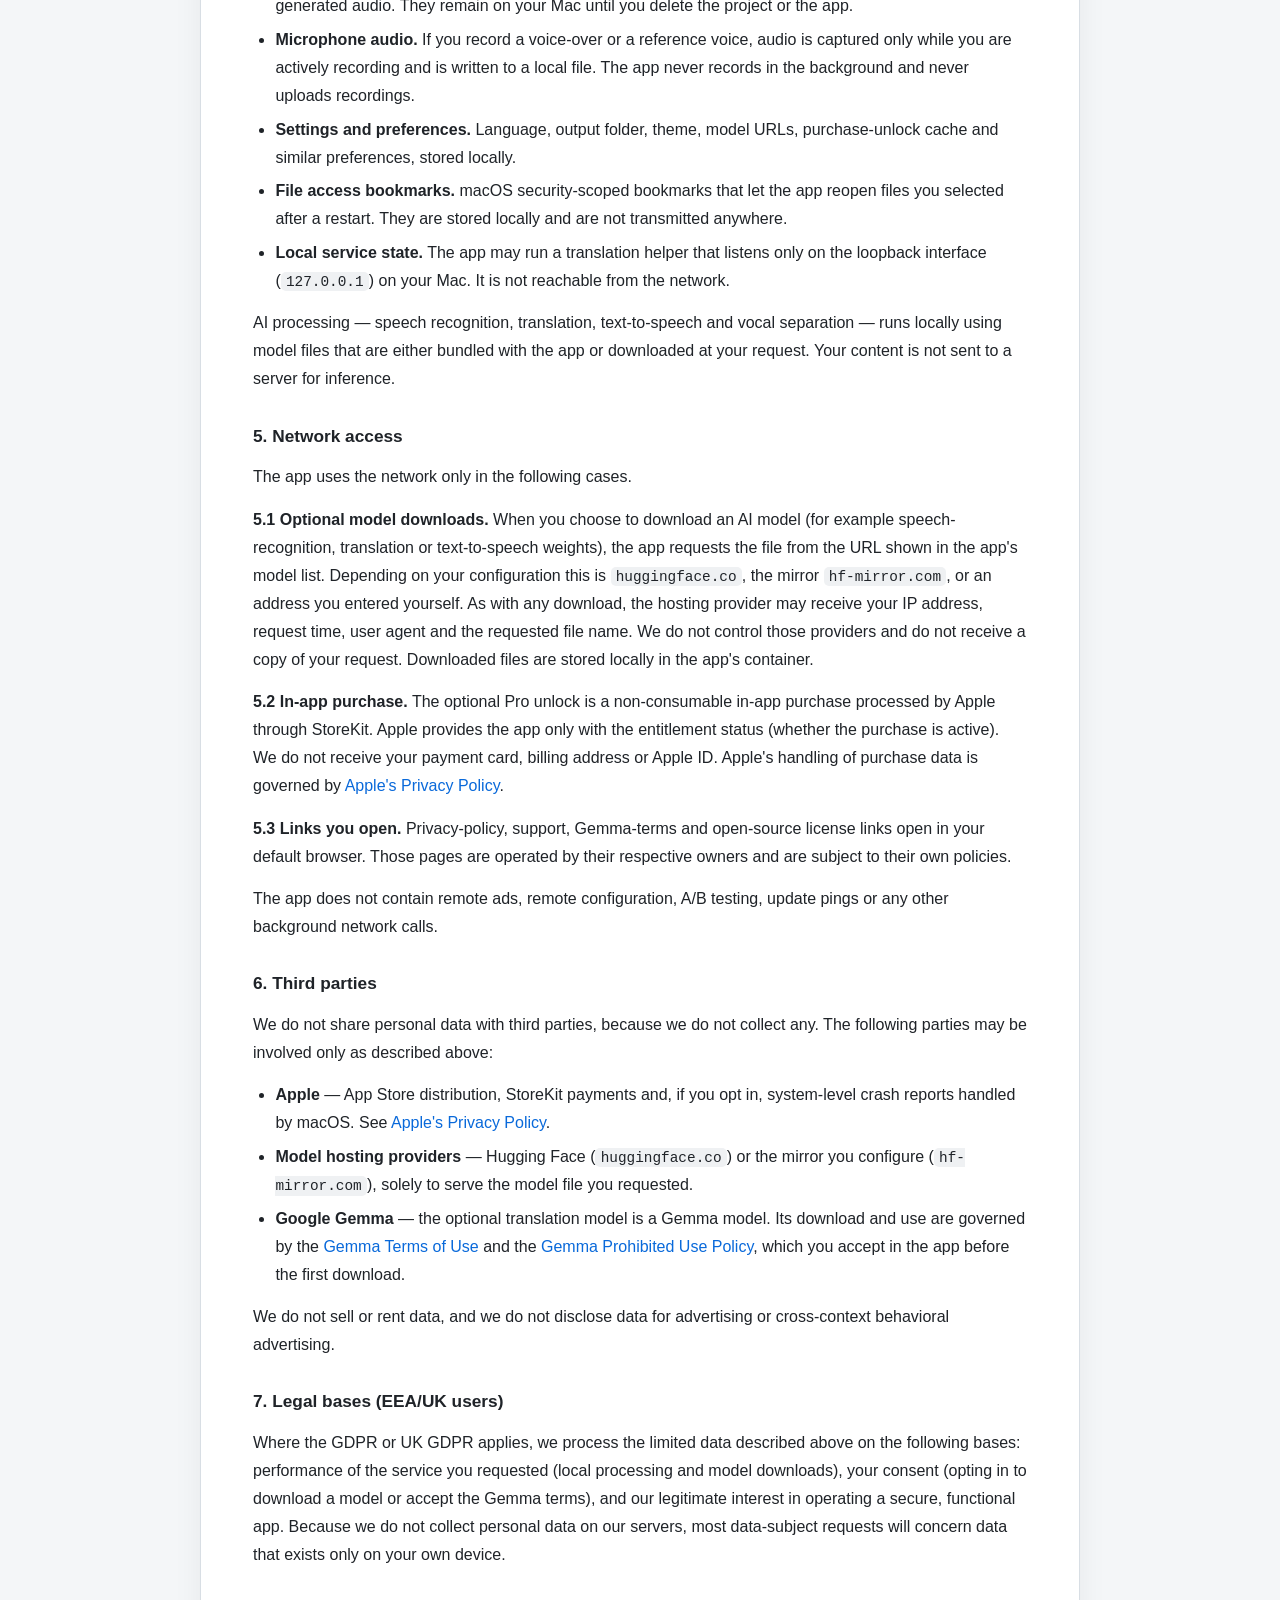
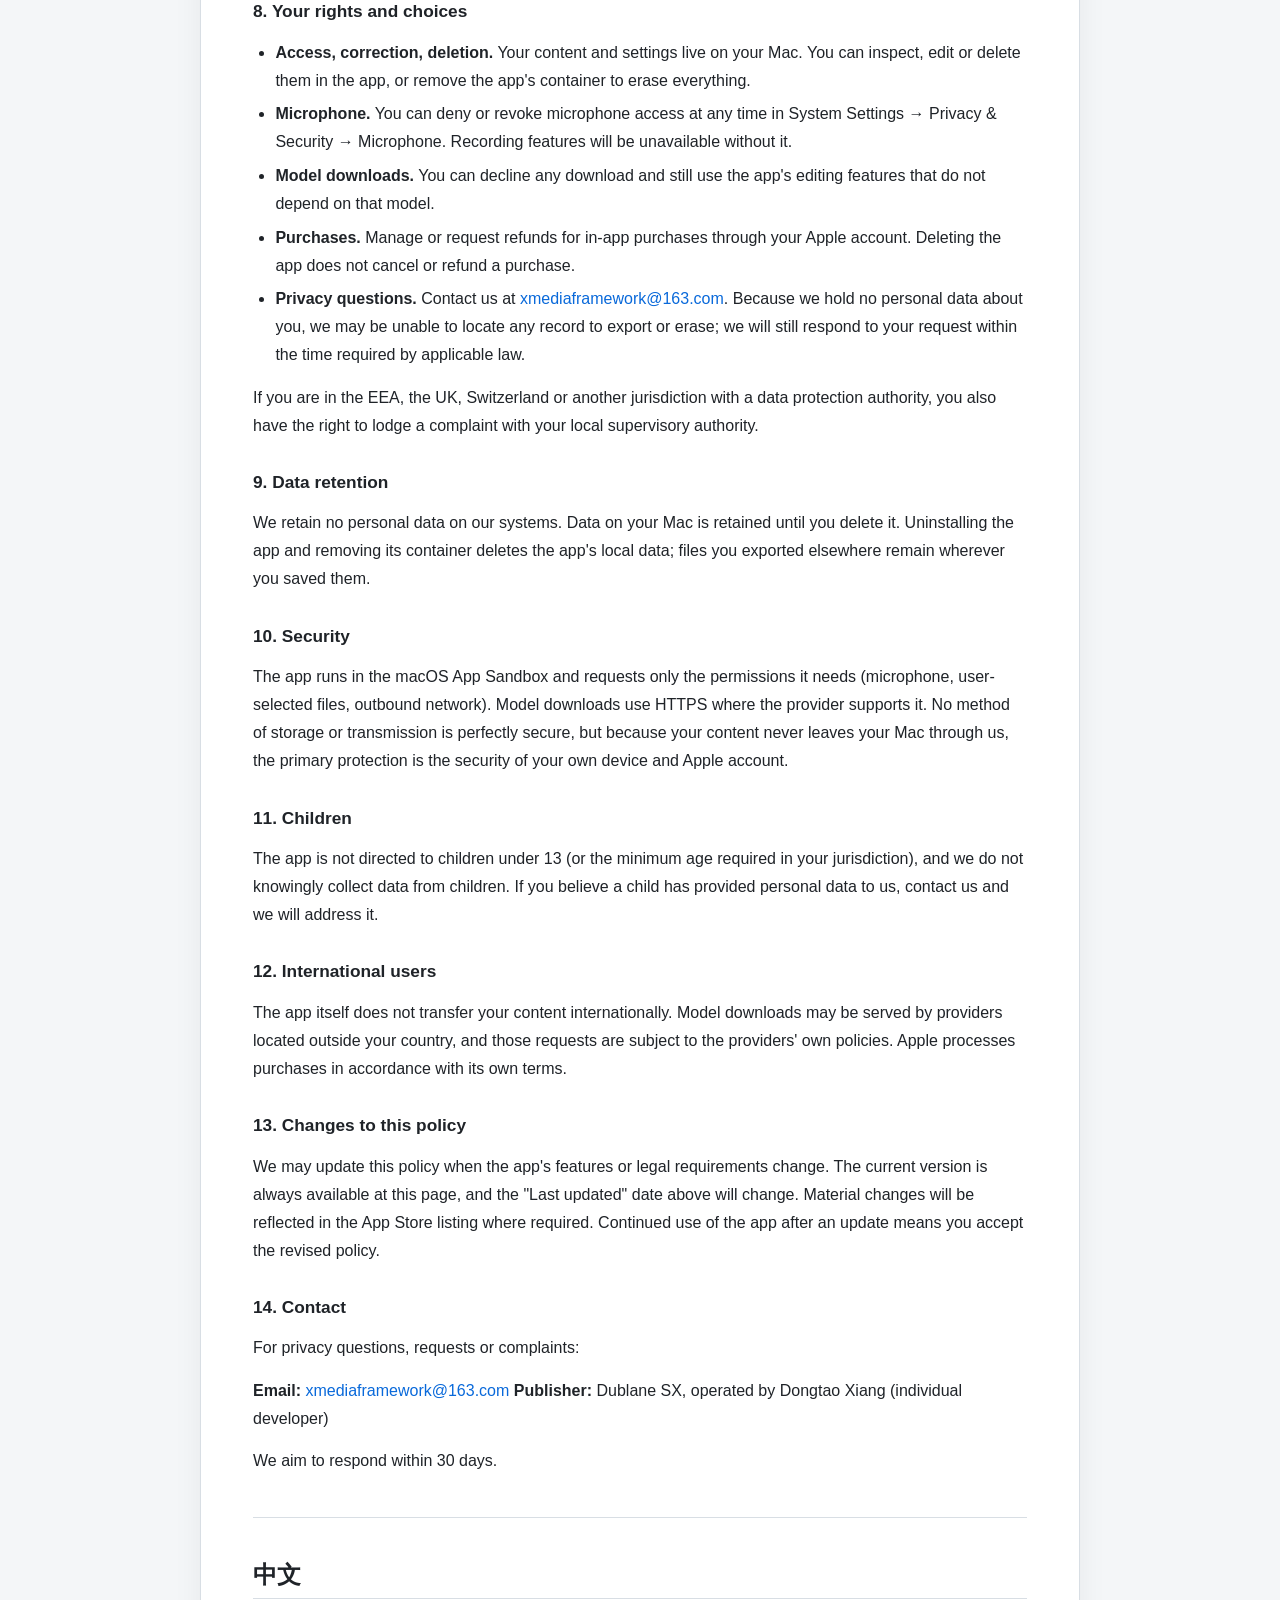
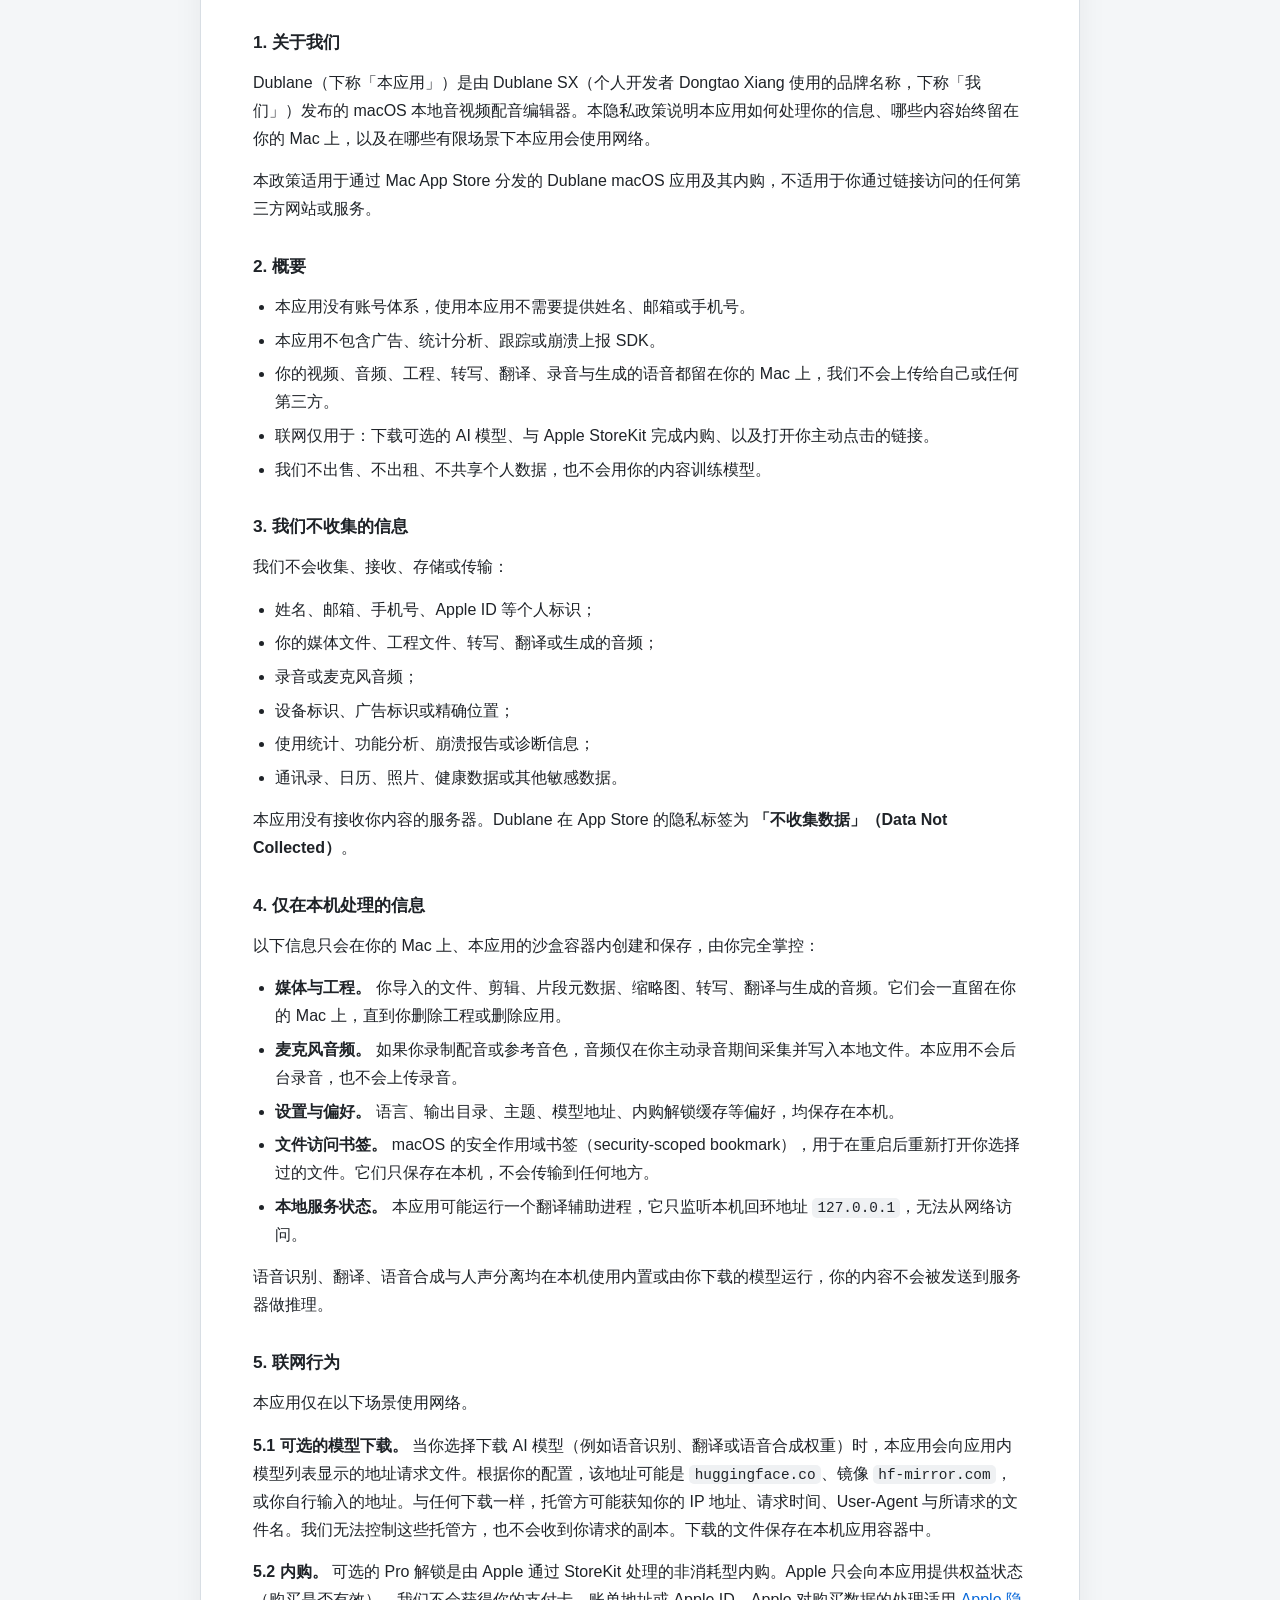
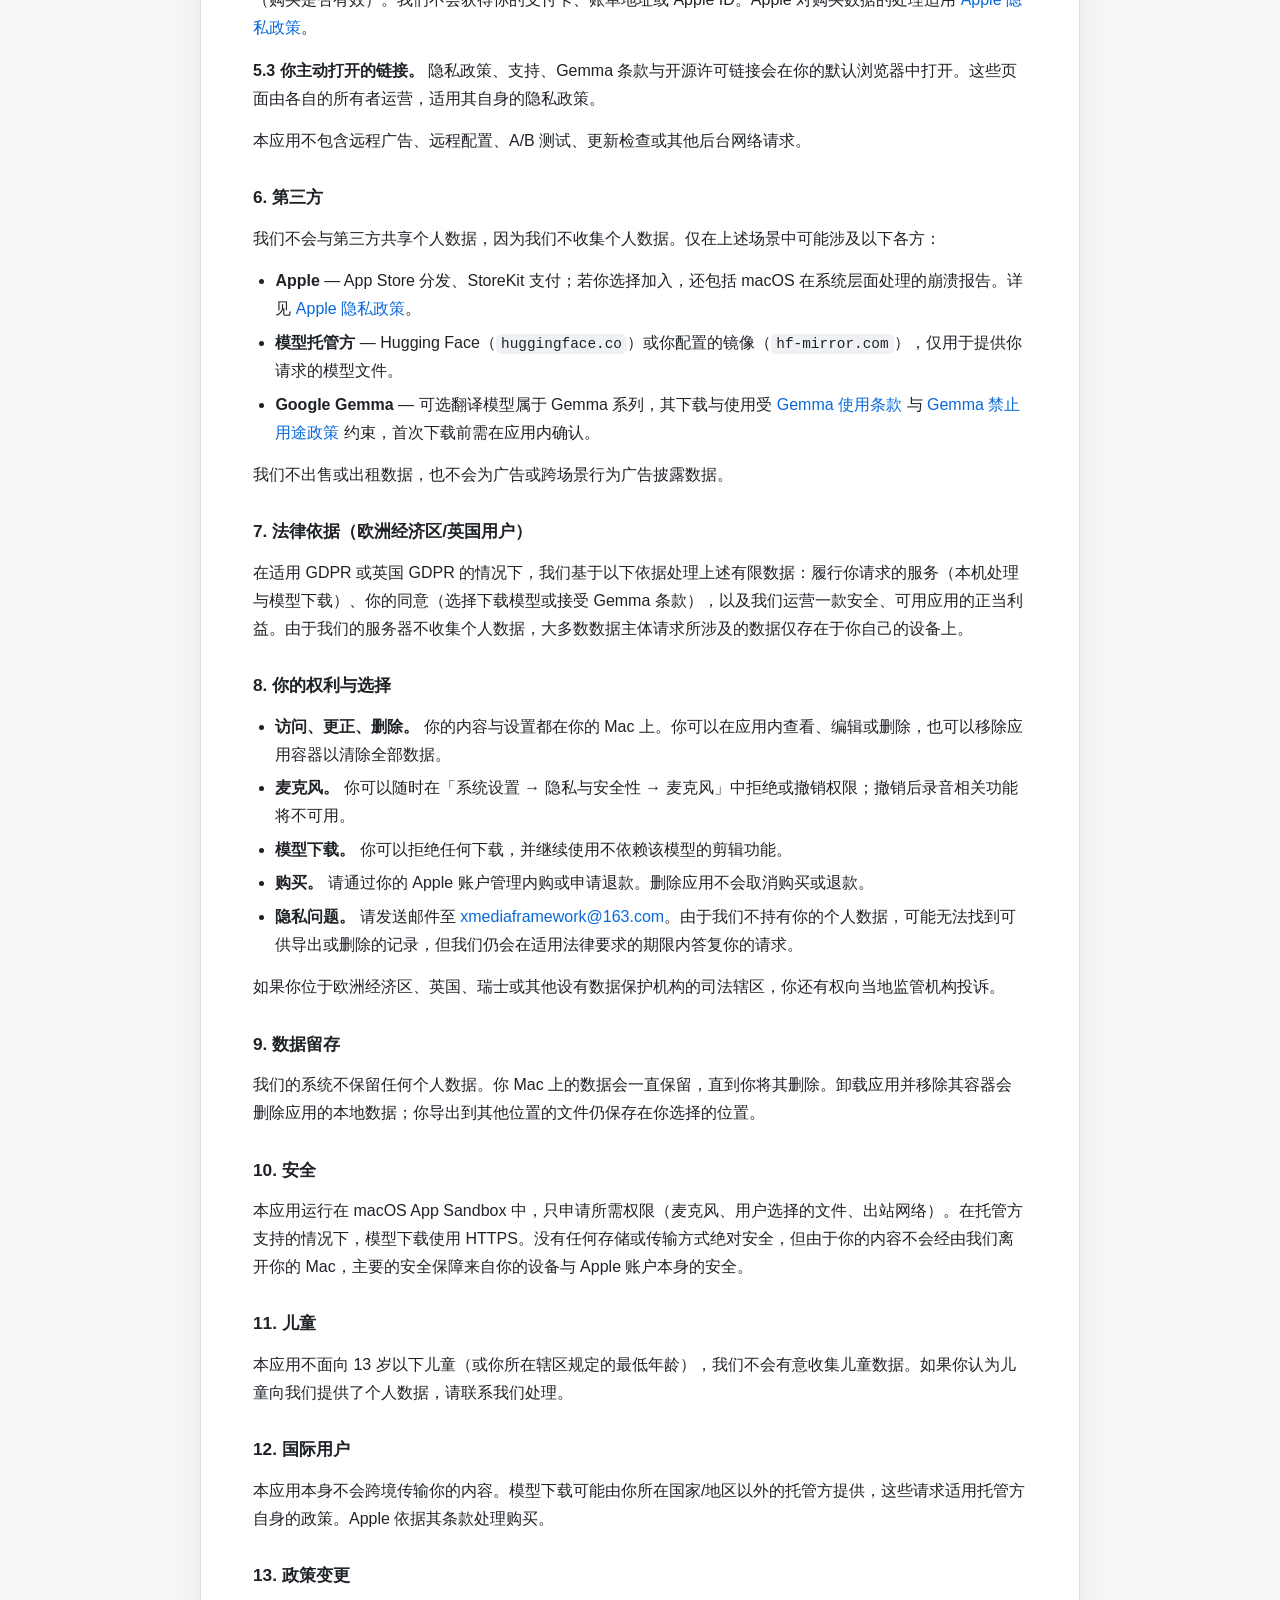
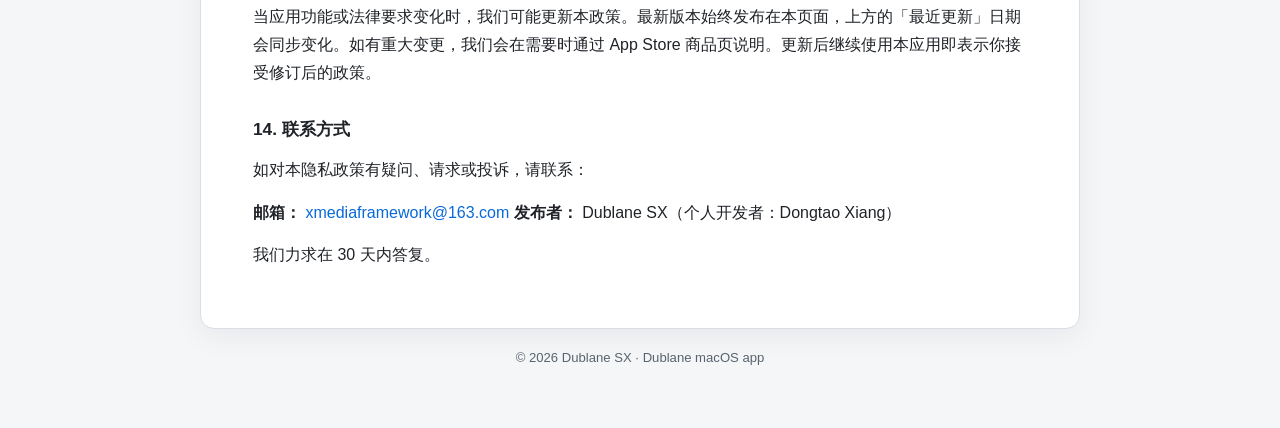
==== commit 7417d4c4: "feat(help): publish the bilingual Dublane user guide - help/ (Chinese) and help/en/ (English): a sin" ====
--- a/index.html
+++ b/index.html
@@ -127,12 +127,14 @@
     <a href="#english">English</a>
     <a href="#chinese">中文</a>
     <a href="#support">Support / 支持</a>
+    <a href="help/">User guide / 使用指南</a>
   </nav>
   <article class="sheet">
     <div class="callout" id="support">
       <strong>Support / 支持</strong>
       Questions, privacy requests or help:
-      <a href="mailto:xmediaframework@163.com">xmediaframework@163.com</a>
+      <a href="mailto:xmediaframework@163.com">xmediaframework@163.com</a><br>
+      User guide / 使用指南: <a href="help/">Dublane help</a>
     </div>
 <h1>Privacy Policy / 隐私政策</h1>
 <div class="meta">
